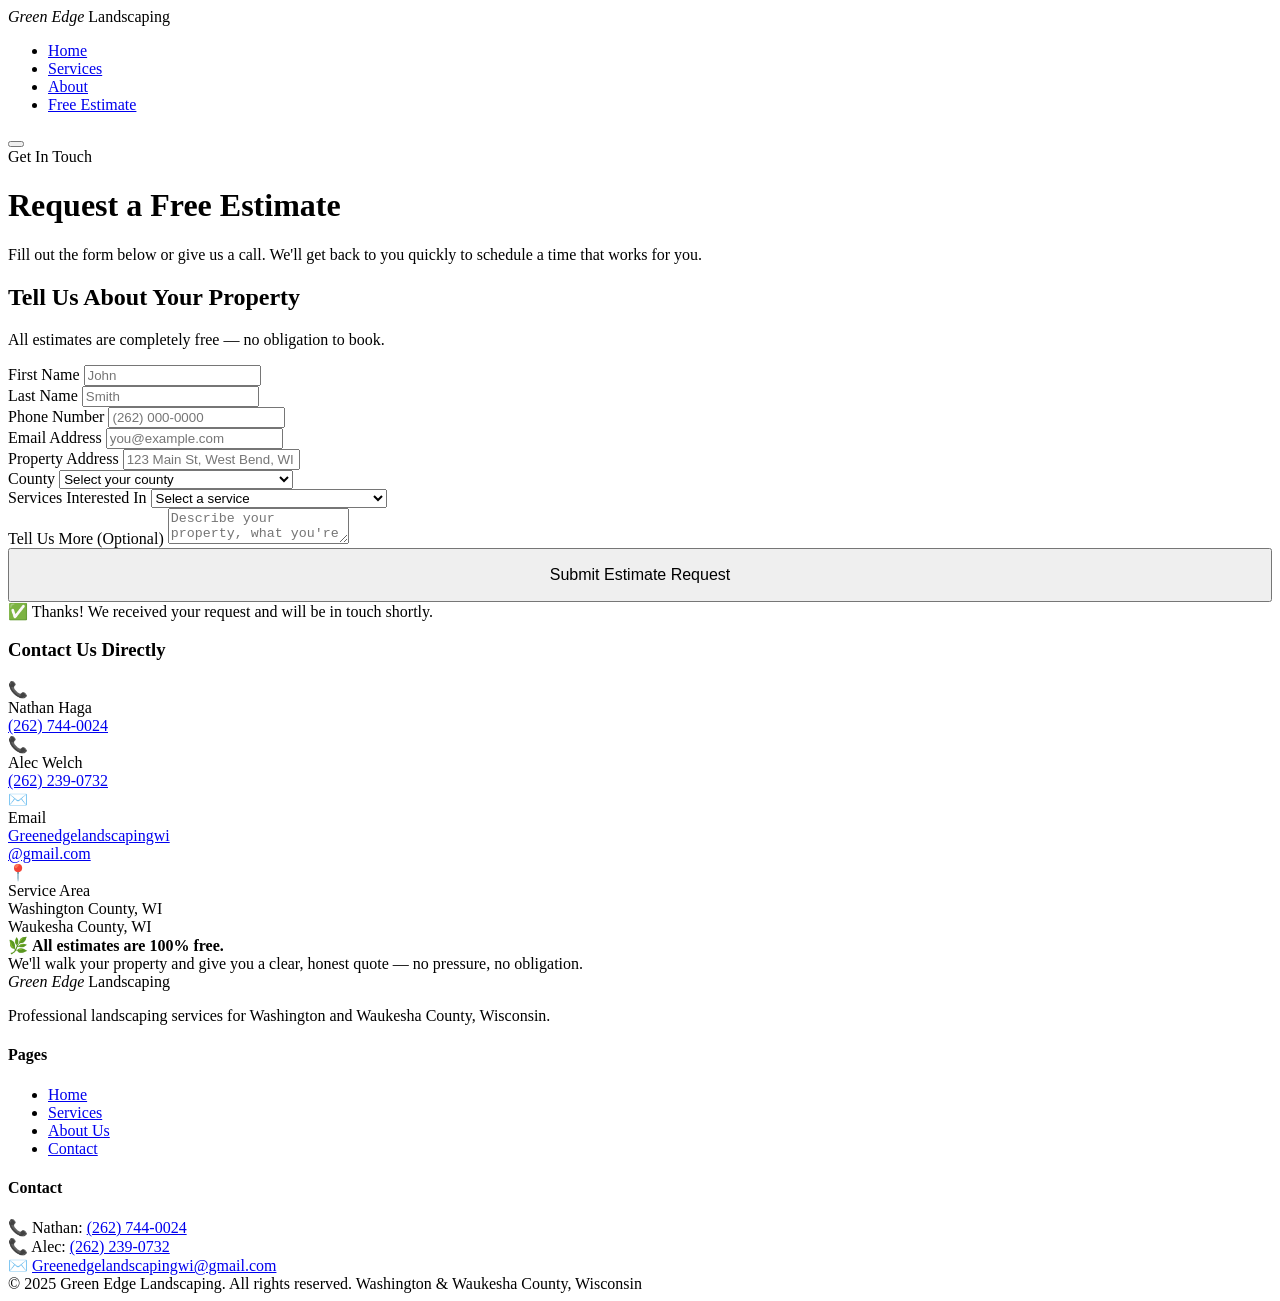
==== contact.html @ aaee7213 "Add files via upload" ====
<!DOCTYPE html>
<html lang="en">
<head>
  <meta charset="UTF-8" />
  <meta name="viewport" content="width=device-width, initial-scale=1.0" />
  <title>Contact & Free Estimate | Green Edge Landscaping</title>
  <meta name="description" content="Request a free estimate from Green Edge Landscaping. Serving Washington and Waukesha County, Wisconsin." />
  <link rel="stylesheet" href="style.css" />
</head>
<body>

  <!-- NAV -->
  <nav>
    <div class="nav-logo">
      <div class="nav-logo-icon"></div>
      <span><em>Green Edge</em> Landscaping</span>
    </div>
    <ul class="nav-links" id="navLinks">
      <li><a href="index.html">Home</a></li>
      <li><a href="services.html">Services</a></li>
      <li><a href="about.html">About</a></li>
      <li><a href="contact.html" class="nav-cta active">Free Estimate</a></li>
    </ul>
    <button class="hamburger" id="hamburger" aria-label="Toggle menu">
      <span></span><span></span><span></span>
    </button>
  </nav>

  <!-- PAGE HERO -->
  <div class="page-hero">
    <div class="page-hero-inner">
      <span class="section-label">Get In Touch</span>
      <h1>Request a Free Estimate</h1>
      <p>Fill out the form below or give us a call. We'll get back to you quickly to schedule a time that works for you.</p>
    </div>
  </div>

  <!-- CONTACT SECTION -->
  <section>
    <div class="contact-layout">

      <!-- FORM -->
      <div class="contact-form-wrap reveal">
        <h2>Tell Us About Your Property</h2>
        <p>All estimates are completely free — no obligation to book.</p>

        <form id="estimateForm" action="https://formspree.io/f/YOUR_FORM_ID" method="POST">
          <div class="form-row">
            <div class="form-group">
              <label for="firstName">First Name</label>
              <input type="text" id="firstName" name="firstName" placeholder="John" required />
            </div>
            <div class="form-group">
              <label for="lastName">Last Name</label>
              <input type="text" id="lastName" name="lastName" placeholder="Smith" required />
            </div>
          </div>

          <div class="form-group">
            <label for="phone">Phone Number</label>
            <input type="tel" id="phone" name="phone" placeholder="(262) 000-0000" required />
          </div>

          <div class="form-group">
            <label for="email">Email Address</label>
            <input type="email" id="email" name="email" placeholder="you@example.com" />
          </div>

          <div class="form-group">
            <label for="address">Property Address</label>
            <input type="text" id="address" name="address" placeholder="123 Main St, West Bend, WI" required />
          </div>

          <div class="form-group">
            <label for="county">County</label>
            <select id="county" name="county" required>
              <option value="" disabled selected>Select your county</option>
              <option value="Washington County">Washington County</option>
              <option value="Waukesha County">Waukesha County</option>
              <option value="Other">Other (please describe in message)</option>
            </select>
          </div>

          <div class="form-group">
            <label for="services">Services Interested In</label>
            <select id="services" name="services" required>
              <option value="" disabled selected>Select a service</option>
              <option value="Groundskeeping">Groundskeeping</option>
              <option value="Mulching">Mulching</option>
              <option value="Tree Pruning & Trimming">Tree Pruning &amp; Trimming</option>
              <option value="Weed Maintenance">Weed Maintenance</option>
              <option value="Multiple Services">Multiple Services</option>
              <option value="Not Sure">Not Sure — Need Recommendation</option>
            </select>
          </div>

          <div class="form-group">
            <label for="message">Tell Us More (Optional)</label>
            <textarea id="message" name="message" placeholder="Describe your property, what you're looking for, or any questions you have..."></textarea>
          </div>

          <!-- Hidden field to identify the form -->
          <input type="hidden" name="_subject" value="New Estimate Request — Green Edge Landscaping" />
          <input type="hidden" name="_replyto" value="Greenedgelandscapingwi@gmail.com" />

          <div class="form-submit">
            <button type="submit" class="btn btn-primary" style="width: 100%; font-size: 1rem; padding: 1rem;">
              Submit Estimate Request
            </button>
          </div>

          <div class="form-success" id="formSuccess">
            ✅ Thanks! We received your request and will be in touch shortly.
          </div>
        </form>
      </div>

      <!-- INFO CARD -->
      <div class="contact-info-card reveal">
        <h3>Contact Us Directly</h3>

        <div class="info-item">
          <div class="info-icon">📞</div>
          <div>
            <div class="info-label">Nathan Haga</div>
            <div class="info-value">
              <a href="tel:2627440024">(262) 744-0024</a>
            </div>
          </div>
        </div>

        <div class="info-item">
          <div class="info-icon">📞</div>
          <div>
            <div class="info-label">Alec Welch</div>
            <div class="info-value">
              <a href="tel:2622390732">(262) 239-0732</a>
            </div>
          </div>
        </div>

        <div class="info-item">
          <div class="info-icon">✉️</div>
          <div>
            <div class="info-label">Email</div>
            <div class="info-value">
              <a href="mailto:Greenedgelandscapingwi@gmail.com">Greenedgelandscapingwi<br>@gmail.com</a>
            </div>
          </div>
        </div>

        <div class="info-item">
          <div class="info-icon">📍</div>
          <div>
            <div class="info-label">Service Area</div>
            <div class="info-value">
              Washington County, WI<br>
              Waukesha County, WI
            </div>
          </div>
        </div>

        <div class="estimate-note">
          🌿 <strong>All estimates are 100% free.</strong><br />
          We'll walk your property and give you a clear, honest quote — no pressure, no obligation.
        </div>
      </div>

    </div>
  </section>

  <!-- FOOTER -->
  <footer>
    <div class="footer-inner">
      <div class="footer-brand">
        <div class="nav-logo">
          <div class="nav-logo-icon"></div>
          <span><em>Green Edge</em> Landscaping</span>
        </div>
        <p>Professional landscaping services for Washington and Waukesha County, Wisconsin.</p>
      </div>
      <div class="footer-col">
        <h4>Pages</h4>
        <ul>
          <li><a href="index.html">Home</a></li>
          <li><a href="services.html">Services</a></li>
          <li><a href="about.html">About Us</a></li>
          <li><a href="contact.html">Contact</a></li>
        </ul>
      </div>
      <div class="footer-col">
        <h4>Contact</h4>
        <div class="contact-item">
          <span class="contact-item-icon">📞</span>
          <span>Nathan: <a href="tel:2627440024">(262) 744-0024</a></span>
        </div>
        <div class="contact-item">
          <span class="contact-item-icon">📞</span>
          <span>Alec: <a href="tel:2622390732">(262) 239-0732</a></span>
        </div>
        <div class="contact-item">
          <span class="contact-item-icon">✉️</span>
          <span><a href="mailto:Greenedgelandscapingwi@gmail.com">Greenedgelandscapingwi@gmail.com</a></span>
        </div>
      </div>
    </div>
    <div class="footer-bottom">
      <span>© 2025 Green Edge Landscaping. All rights reserved.</span>
      <span>Washington &amp; Waukesha County, Wisconsin</span>
    </div>
  </footer>

  <script>
    const hamburger = document.getElementById('hamburger');
    const navLinks  = document.getElementById('navLinks');
    hamburger.addEventListener('click', () => navLinks.classList.toggle('open'));

    const reveals = document.querySelectorAll('.reveal');
    const observer = new IntersectionObserver(entries => {
      entries.forEach(e => { if (e.isIntersecting) e.target.classList.add('visible'); });
    }, { threshold: 0.1 });
    reveals.forEach(r => observer.observe(r));

    // Form submission with Formspree
    const form = document.getElementById('estimateForm');
    const success = document.getElementById('formSuccess');
    form.addEventListener('submit', async (e) => {
      e.preventDefault();
      const btn = form.querySelector('button[type="submit"]');
      btn.textContent = 'Sending...';
      btn.disabled = true;
      try {
        const res = await fetch(form.action, {
          method: 'POST',
          body: new FormData(form),
          headers: { Accept: 'application/json' }
        });
        if (res.ok) {
          form.reset();
          success.style.display = 'block';
          btn.textContent = 'Request Sent ✓';
          btn.style.background = 'var(--green-mid)';
        } else {
          btn.textContent = 'Error — Try Again';
          btn.disabled = false;
        }
      } catch {
        btn.textContent = 'Error — Try Again';
        btn.disabled = false;
      }
    });
  </script>
</body>
</html>
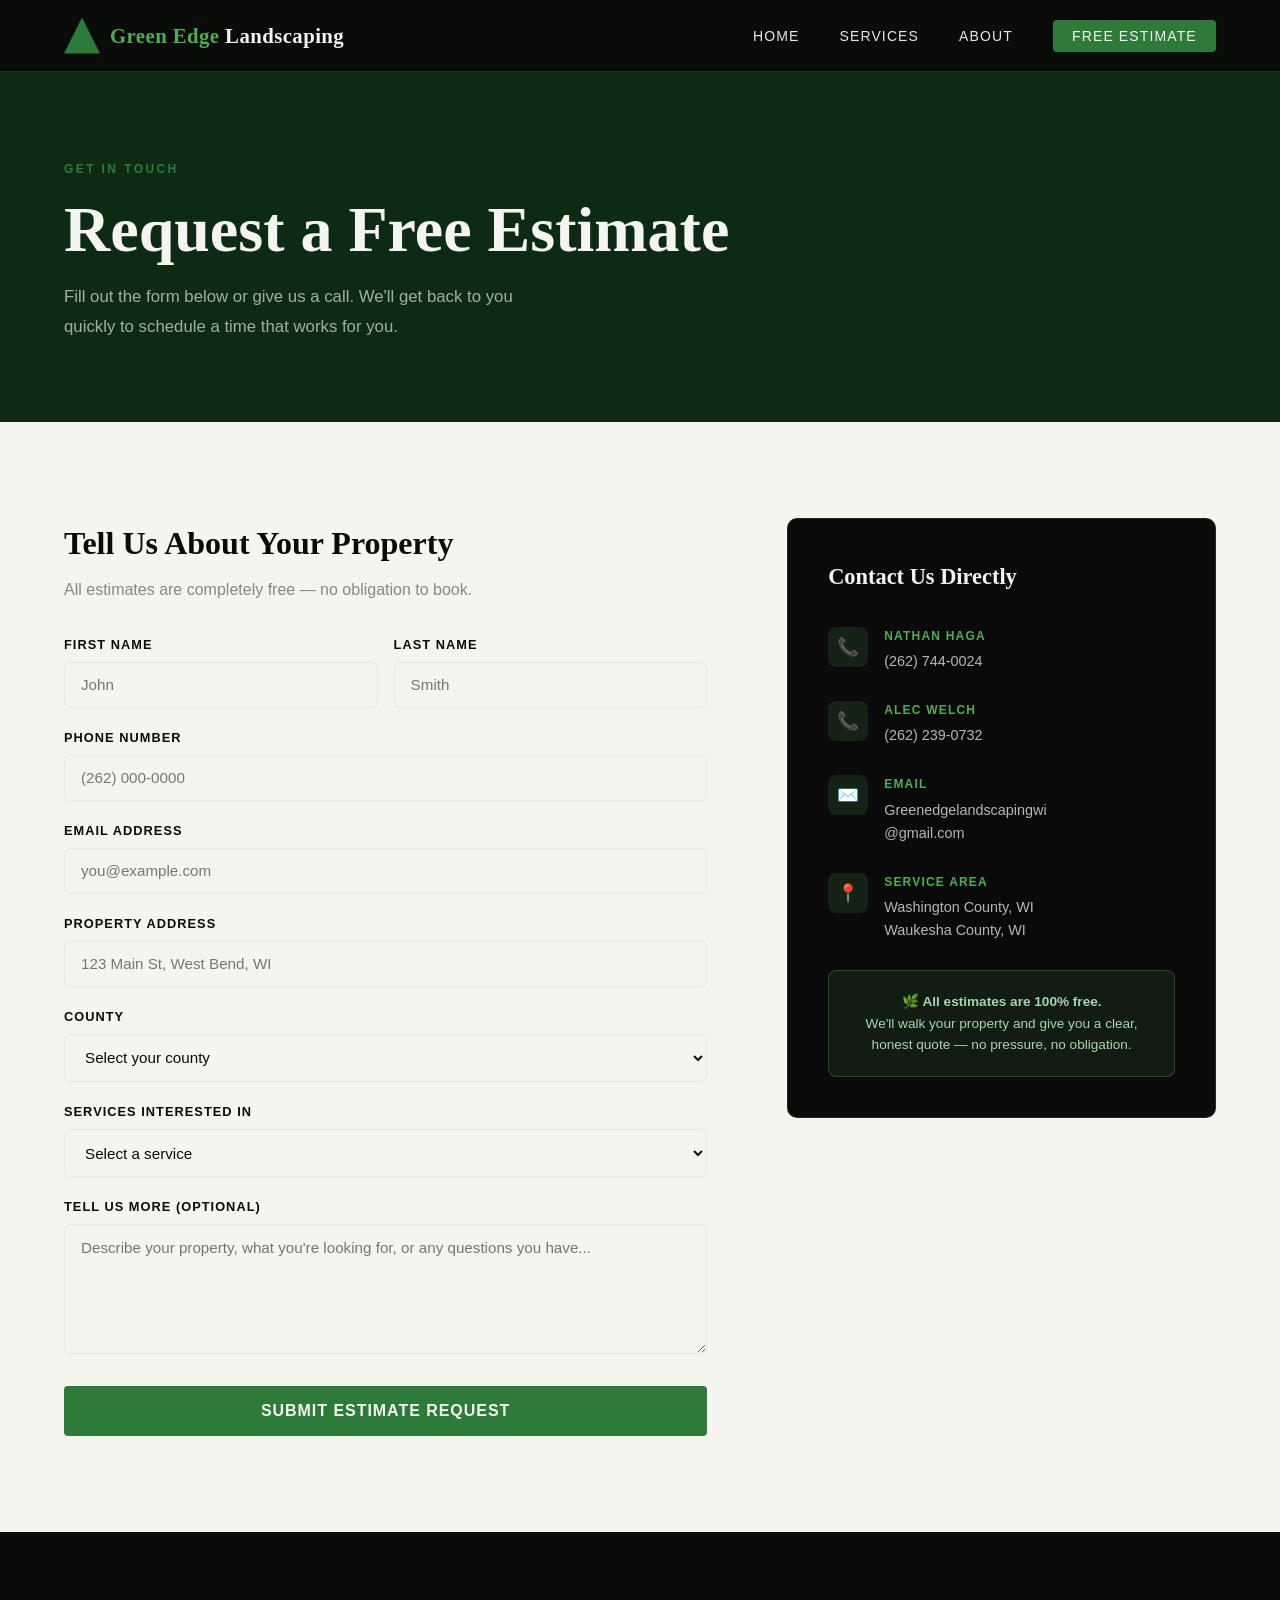
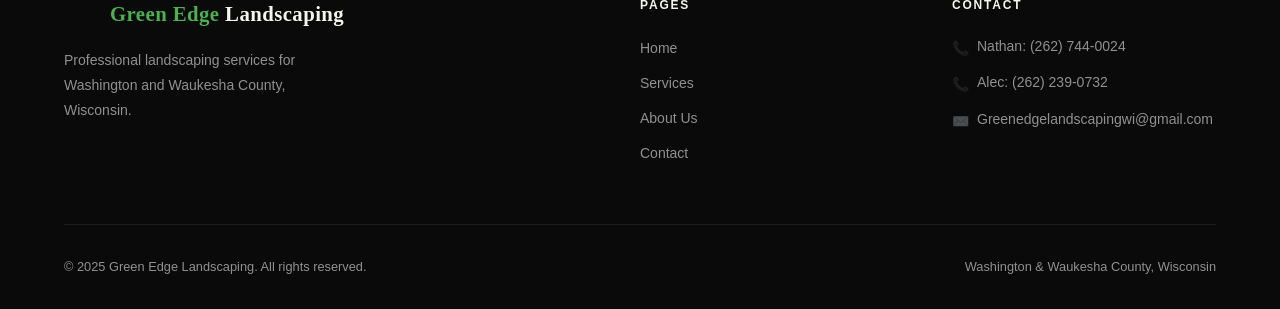
==== commit ecb8dec0: "Update form action URL in contact.html" ====
--- a/contact.html
+++ b/contact.html
@@ -44,7 +44,7 @@
         <h2>Tell Us About Your Property</h2>
         <p>All estimates are completely free — no obligation to book.</p>
 
-        <form id="estimateForm" action="https://formspree.io/f/YOUR_FORM_ID" method="POST">
+        <form id="estimateForm" action="https://formspree.io/f/mjgldqyd" method="POST">
           <div class="form-row">
             <div class="form-group">
               <label for="firstName">First Name</label>
--- a/style.css
+++ b/style.css
@@ -0,0 +1,858 @@
+@import url('https://fonts.googleapis.com/css2?family=Cormorant+Garamond:wght@400;500;600;700&family=Outfit:wght@300;400;500;600&display=swap');
+
+/* ===== CSS VARIABLES ===== */
+:root {
+  --green-deep:   #0d2b12;
+  --green-dark:   #1a4a22;
+  --green-mid:    #2d7a3a;
+  --green-bright: #4caf50;
+  --green-light:  #a8d5ab;
+  --white:        #f5f5f0;
+  --off-white:    #e8e8e2;
+  --black:        #0a0a0a;
+  --gray:         #888880;
+  --font-display: 'Cormorant Garamond', Georgia, serif;
+  --font-body:    'Outfit', sans-serif;
+  --transition:   0.3s cubic-bezier(0.4, 0, 0.2, 1);
+}
+
+/* ===== RESET ===== */
+*, *::before, *::after { box-sizing: border-box; margin: 0; padding: 0; }
+html { scroll-behavior: smooth; }
+body {
+  font-family: var(--font-body);
+  background: var(--white);
+  color: var(--black);
+  line-height: 1.6;
+  overflow-x: hidden;
+}
+img { max-width: 100%; display: block; }
+a { color: inherit; text-decoration: none; }
+
+/* ===== NAVIGATION ===== */
+nav {
+  position: fixed;
+  top: 0; left: 0; right: 0;
+  z-index: 100;
+  padding: 0 5%;
+  display: flex;
+  align-items: center;
+  justify-content: space-between;
+  height: 72px;
+  background: rgba(10, 10, 10, 0.92);
+  backdrop-filter: blur(12px);
+  border-bottom: 1px solid rgba(76, 175, 80, 0.25);
+}
+.nav-logo {
+  display: flex;
+  align-items: center;
+  gap: 10px;
+}
+.nav-logo-icon {
+  width: 36px; height: 36px;
+  background: var(--green-mid);
+  clip-path: polygon(50% 0%, 0% 100%, 100% 100%);
+  display: inline-block;
+  flex-shrink: 0;
+}
+.nav-logo span {
+  font-family: var(--font-display);
+  font-size: 1.3rem;
+  font-weight: 700;
+  color: var(--white);
+  letter-spacing: 0.02em;
+}
+.nav-logo span em {
+  color: var(--green-bright);
+  font-style: normal;
+}
+.nav-links {
+  display: flex;
+  gap: 2.5rem;
+  list-style: none;
+}
+.nav-links a {
+  font-family: var(--font-body);
+  font-size: 0.875rem;
+  font-weight: 500;
+  color: var(--off-white);
+  letter-spacing: 0.08em;
+  text-transform: uppercase;
+  transition: color var(--transition);
+  position: relative;
+}
+.nav-links a::after {
+  content: '';
+  position: absolute;
+  bottom: -4px; left: 0;
+  width: 0; height: 2px;
+  background: var(--green-bright);
+  transition: width var(--transition);
+}
+.nav-links a:hover { color: var(--green-bright); }
+.nav-links a:hover::after { width: 100%; }
+.nav-links a.active { color: var(--green-bright); }
+.nav-links a.active::after { width: 100%; }
+.nav-cta {
+  background: var(--green-mid);
+  color: var(--white) !important;
+  padding: 0.5rem 1.2rem;
+  border-radius: 4px;
+  transition: background var(--transition) !important;
+}
+.nav-cta:hover { background: var(--green-bright) !important; }
+.nav-cta::after { display: none !important; }
+
+/* Hamburger */
+.hamburger {
+  display: none;
+  flex-direction: column;
+  gap: 5px;
+  cursor: pointer;
+  background: none;
+  border: none;
+  padding: 4px;
+}
+.hamburger span {
+  display: block;
+  width: 24px; height: 2px;
+  background: var(--white);
+  transition: var(--transition);
+}
+
+/* ===== BUTTONS ===== */
+.btn {
+  display: inline-block;
+  padding: 0.85rem 2rem;
+  font-family: var(--font-body);
+  font-size: 0.9rem;
+  font-weight: 600;
+  letter-spacing: 0.06em;
+  text-transform: uppercase;
+  border-radius: 4px;
+  transition: var(--transition);
+  cursor: pointer;
+  border: none;
+}
+.btn-primary {
+  background: var(--green-mid);
+  color: var(--white);
+}
+.btn-primary:hover {
+  background: var(--green-bright);
+  transform: translateY(-2px);
+  box-shadow: 0 8px 24px rgba(76,175,80,0.3);
+}
+.btn-outline {
+  background: transparent;
+  color: var(--white);
+  border: 2px solid rgba(255,255,255,0.6);
+}
+.btn-outline:hover {
+  border-color: var(--white);
+  background: rgba(255,255,255,0.1);
+}
+.btn-dark {
+  background: var(--black);
+  color: var(--white);
+}
+.btn-dark:hover {
+  background: var(--green-deep);
+  transform: translateY(-2px);
+}
+
+/* ===== SECTION COMMONS ===== */
+section { padding: 6rem 5%; }
+.section-label {
+  font-family: var(--font-body);
+  font-size: 0.75rem;
+  font-weight: 600;
+  letter-spacing: 0.2em;
+  text-transform: uppercase;
+  color: var(--green-mid);
+  margin-bottom: 1rem;
+  display: block;
+}
+.section-title {
+  font-family: var(--font-display);
+  font-size: clamp(2.2rem, 4vw, 3.5rem);
+  font-weight: 700;
+  line-height: 1.1;
+  margin-bottom: 1.5rem;
+}
+.section-subtitle {
+  font-size: 1.05rem;
+  color: var(--gray);
+  max-width: 540px;
+  line-height: 1.8;
+}
+.text-center { text-align: center; }
+.text-center .section-subtitle { margin: 0 auto; }
+
+/* ===== HERO (homepage) ===== */
+.hero {
+  min-height: 100vh;
+  background: var(--green-deep);
+  display: flex;
+  align-items: center;
+  position: relative;
+  overflow: hidden;
+  padding: 8rem 5% 6rem;
+}
+.hero-bg {
+  position: absolute;
+  inset: 0;
+  background:
+    radial-gradient(ellipse 80% 80% at 70% 50%, rgba(45,122,58,0.18) 0%, transparent 70%),
+    repeating-linear-gradient(
+      45deg,
+      transparent,
+      transparent 60px,
+      rgba(76,175,80,0.03) 60px,
+      rgba(76,175,80,0.03) 61px
+    );
+}
+.hero-content {
+  position: relative;
+  max-width: 640px;
+  animation: fadeUp 0.9s ease both;
+}
+.hero-badge {
+  display: inline-flex;
+  align-items: center;
+  gap: 8px;
+  background: rgba(76,175,80,0.15);
+  border: 1px solid rgba(76,175,80,0.35);
+  color: var(--green-light);
+  font-size: 0.75rem;
+  font-weight: 600;
+  letter-spacing: 0.15em;
+  text-transform: uppercase;
+  padding: 0.4rem 1rem;
+  border-radius: 100px;
+  margin-bottom: 2rem;
+}
+.hero-badge-dot {
+  width: 6px; height: 6px;
+  background: var(--green-bright);
+  border-radius: 50%;
+  animation: pulse 2s infinite;
+}
+.hero h1 {
+  font-family: var(--font-display);
+  font-size: clamp(3rem, 7vw, 5.5rem);
+  font-weight: 700;
+  color: var(--white);
+  line-height: 1.0;
+  margin-bottom: 1.5rem;
+  letter-spacing: -0.01em;
+}
+.hero h1 span {
+  color: var(--green-bright);
+  display: block;
+}
+.hero-desc {
+  font-size: 1.1rem;
+  color: rgba(245,245,240,0.7);
+  line-height: 1.8;
+  margin-bottom: 2.5rem;
+  max-width: 480px;
+}
+.hero-btns { display: flex; gap: 1rem; flex-wrap: wrap; }
+.hero-visual {
+  position: absolute;
+  right: 5%;
+  top: 50%;
+  transform: translateY(-50%);
+  width: min(45%, 520px);
+  animation: fadeIn 1.2s ease 0.3s both;
+}
+.hero-img-placeholder {
+  aspect-ratio: 4/3;
+  background: linear-gradient(135deg, var(--green-dark) 0%, var(--green-mid) 100%);
+  border-radius: 12px;
+  display: flex;
+  align-items: center;
+  justify-content: center;
+  flex-direction: column;
+  gap: 1rem;
+  border: 1px solid rgba(76,175,80,0.3);
+  overflow: hidden;
+  position: relative;
+}
+.hero-img-placeholder::before {
+  content: '';
+  position: absolute;
+  bottom: 0; left: 0; right: 0;
+  height: 40%;
+  background: linear-gradient(to top, rgba(13,43,18,0.6), transparent);
+}
+.placeholder-icon {
+  font-size: 4rem;
+  opacity: 0.5;
+}
+.placeholder-text {
+  font-size: 0.8rem;
+  color: rgba(255,255,255,0.4);
+  text-transform: uppercase;
+  letter-spacing: 0.1em;
+}
+.hero-stats {
+  display: flex;
+  gap: 3rem;
+  margin-top: 3.5rem;
+  padding-top: 2.5rem;
+  border-top: 1px solid rgba(255,255,255,0.1);
+}
+.stat-num {
+  font-family: var(--font-display);
+  font-size: 2rem;
+  font-weight: 700;
+  color: var(--green-bright);
+}
+.stat-label {
+  font-size: 0.8rem;
+  color: rgba(245,245,240,0.5);
+  text-transform: uppercase;
+  letter-spacing: 0.08em;
+  margin-top: 2px;
+}
+
+/* ===== SERVICES SECTION ===== */
+.services-grid {
+  display: grid;
+  grid-template-columns: repeat(auto-fit, minmax(260px, 1fr));
+  gap: 1.5rem;
+  margin-top: 3.5rem;
+}
+.service-card {
+  background: var(--black);
+  border: 1px solid rgba(76,175,80,0.15);
+  border-radius: 10px;
+  padding: 2.5rem 2rem;
+  transition: var(--transition);
+  position: relative;
+  overflow: hidden;
+}
+.service-card::before {
+  content: '';
+  position: absolute;
+  top: 0; left: 0;
+  width: 3px; height: 0;
+  background: var(--green-bright);
+  transition: height 0.4s ease;
+}
+.service-card:hover { transform: translateY(-6px); border-color: rgba(76,175,80,0.4); }
+.service-card:hover::before { height: 100%; }
+.service-icon {
+  font-size: 2.2rem;
+  margin-bottom: 1.2rem;
+}
+.service-card h3 {
+  font-family: var(--font-display);
+  font-size: 1.5rem;
+  font-weight: 700;
+  color: var(--white);
+  margin-bottom: 0.75rem;
+}
+.service-card p {
+  font-size: 0.9rem;
+  color: var(--gray);
+  line-height: 1.7;
+}
+.service-card a {
+  display: inline-block;
+  margin-top: 1.2rem;
+  font-size: 0.8rem;
+  font-weight: 600;
+  color: var(--green-bright);
+  letter-spacing: 0.08em;
+  text-transform: uppercase;
+}
+.service-card a:hover { text-decoration: underline; }
+
+/* ===== SERVICE AREA SECTION ===== */
+.area-section {
+  background: var(--green-deep);
+  color: var(--white);
+}
+.area-inner {
+  display: grid;
+  grid-template-columns: 1fr 1fr;
+  gap: 5rem;
+  align-items: center;
+}
+.area-map-placeholder {
+  aspect-ratio: 1;
+  background: linear-gradient(135deg, var(--green-dark), var(--green-mid));
+  border-radius: 12px;
+  display: flex;
+  align-items: center;
+  justify-content: center;
+  flex-direction: column;
+  gap: 0.75rem;
+  border: 1px solid rgba(76,175,80,0.3);
+  font-size: 0.8rem;
+  color: rgba(255,255,255,0.4);
+  text-transform: uppercase;
+  letter-spacing: 0.1em;
+}
+.area-map-placeholder span { font-size: 3rem; opacity: 0.5; }
+.area-content .section-label { color: var(--green-light); }
+.area-counties {
+  display: flex;
+  flex-direction: column;
+  gap: 0.75rem;
+  margin: 2rem 0;
+}
+.county-tag {
+  display: flex;
+  align-items: center;
+  gap: 0.75rem;
+  font-size: 1.1rem;
+  font-weight: 500;
+}
+.county-tag::before {
+  content: '●';
+  color: var(--green-bright);
+  font-size: 0.6rem;
+}
+
+/* ===== WHY US ===== */
+.why-grid {
+  display: grid;
+  grid-template-columns: repeat(auto-fit, minmax(200px, 1fr));
+  gap: 2rem;
+  margin-top: 3.5rem;
+}
+.why-item {
+  text-align: center;
+  padding: 2rem 1.5rem;
+  border: 1px solid var(--off-white);
+  border-radius: 8px;
+  transition: var(--transition);
+}
+.why-item:hover {
+  border-color: var(--green-mid);
+  box-shadow: 0 8px 32px rgba(45,122,58,0.1);
+  transform: translateY(-4px);
+}
+.why-icon { font-size: 2rem; margin-bottom: 1rem; }
+.why-item h4 {
+  font-family: var(--font-display);
+  font-size: 1.2rem;
+  font-weight: 700;
+  margin-bottom: 0.5rem;
+}
+.why-item p { font-size: 0.875rem; color: var(--gray); }
+
+/* ===== CTA BANNER ===== */
+.cta-banner {
+  background: var(--green-dark);
+  color: var(--white);
+  text-align: center;
+  padding: 5rem 5%;
+}
+.cta-banner h2 {
+  font-family: var(--font-display);
+  font-size: clamp(2rem, 4vw, 3rem);
+  font-weight: 700;
+  margin-bottom: 1rem;
+}
+.cta-banner p {
+  color: rgba(255,255,255,0.65);
+  margin-bottom: 2rem;
+  font-size: 1.05rem;
+}
+.cta-banner .btn-primary {
+  background: var(--green-bright);
+}
+
+/* ===== FOOTER ===== */
+footer {
+  background: var(--black);
+  color: rgba(255,255,255,0.55);
+  padding: 4rem 5% 2rem;
+}
+.footer-inner {
+  display: grid;
+  grid-template-columns: 2fr 1fr 1fr;
+  gap: 3rem;
+  padding-bottom: 3rem;
+  border-bottom: 1px solid rgba(255,255,255,0.08);
+  margin-bottom: 2rem;
+}
+.footer-brand p {
+  font-size: 0.875rem;
+  line-height: 1.8;
+  max-width: 280px;
+  margin: 1rem 0;
+}
+.footer-brand .nav-logo { margin-bottom: 0.5rem; }
+.footer-col h4 {
+  font-family: var(--font-body);
+  font-size: 0.75rem;
+  font-weight: 600;
+  letter-spacing: 0.15em;
+  text-transform: uppercase;
+  color: var(--white);
+  margin-bottom: 1.25rem;
+}
+.footer-col ul { list-style: none; }
+.footer-col ul li { margin-bottom: 0.6rem; }
+.footer-col ul a {
+  font-size: 0.875rem;
+  transition: color var(--transition);
+}
+.footer-col ul a:hover { color: var(--green-bright); }
+.footer-col .contact-item {
+  display: flex;
+  align-items: flex-start;
+  gap: 0.5rem;
+  font-size: 0.875rem;
+  margin-bottom: 0.75rem;
+}
+.contact-item-icon { opacity: 0.5; flex-shrink: 0; margin-top: 2px; }
+.footer-bottom {
+  display: flex;
+  justify-content: space-between;
+  align-items: center;
+  font-size: 0.8rem;
+  flex-wrap: wrap;
+  gap: 1rem;
+}
+.footer-bottom a:hover { color: var(--green-bright); }
+
+/* ===== PAGE HERO (inner pages) ===== */
+.page-hero {
+  padding: 10rem 5% 5rem;
+  background: var(--green-deep);
+  color: var(--white);
+  position: relative;
+  overflow: hidden;
+}
+.page-hero::before {
+  content: '';
+  position: absolute;
+  inset: 0;
+  background: repeating-linear-gradient(
+    -45deg,
+    transparent,
+    transparent 40px,
+    rgba(76,175,80,0.03) 40px,
+    rgba(76,175,80,0.03) 41px
+  );
+}
+.page-hero-inner { position: relative; }
+.page-hero h1 {
+  font-family: var(--font-display);
+  font-size: clamp(2.5rem, 5vw, 4rem);
+  font-weight: 700;
+  line-height: 1.1;
+  margin: 0.75rem 0 1rem;
+}
+.page-hero p {
+  color: rgba(245,245,240,0.65);
+  font-size: 1.05rem;
+  max-width: 500px;
+  line-height: 1.8;
+}
+
+/* ===== SERVICES PAGE ===== */
+.services-detail {
+  display: grid;
+  gap: 5rem;
+}
+.service-detail-item {
+  display: grid;
+  grid-template-columns: 1fr 1fr;
+  gap: 4rem;
+  align-items: center;
+}
+.service-detail-item:nth-child(even) .service-detail-img { order: 2; }
+.service-detail-item:nth-child(even) .service-detail-text { order: 1; }
+.service-detail-img {
+  aspect-ratio: 4/3;
+  background: linear-gradient(135deg, var(--green-dark), var(--green-mid));
+  border-radius: 10px;
+  display: flex;
+  align-items: center;
+  justify-content: center;
+  flex-direction: column;
+  gap: 0.75rem;
+  font-size: 0.8rem;
+  color: rgba(255,255,255,0.35);
+  text-transform: uppercase;
+  letter-spacing: 0.1em;
+  border: 1px solid rgba(76,175,80,0.2);
+}
+.service-detail-img span { font-size: 4rem; opacity: 0.4; }
+.service-detail-text h2 {
+  font-family: var(--font-display);
+  font-size: 2.2rem;
+  font-weight: 700;
+  margin: 0.5rem 0 1rem;
+}
+.service-detail-text p {
+  color: var(--gray);
+  line-height: 1.8;
+  margin-bottom: 1.5rem;
+}
+.service-bullets {
+  list-style: none;
+  display: flex;
+  flex-direction: column;
+  gap: 0.5rem;
+}
+.service-bullets li {
+  display: flex;
+  align-items: center;
+  gap: 0.6rem;
+  font-size: 0.9rem;
+}
+.service-bullets li::before {
+  content: '✓';
+  color: var(--green-mid);
+  font-weight: 700;
+  font-size: 0.85rem;
+}
+
+/* ===== ABOUT PAGE ===== */
+.team-grid {
+  display: grid;
+  grid-template-columns: repeat(auto-fit, minmax(280px, 1fr));
+  gap: 2rem;
+  margin-top: 3.5rem;
+}
+.team-card {
+  background: var(--black);
+  border-radius: 10px;
+  overflow: hidden;
+  border: 1px solid rgba(76,175,80,0.15);
+  transition: var(--transition);
+}
+.team-card:hover { transform: translateY(-6px); }
+.team-img {
+  height: 220px;
+  background: linear-gradient(135deg, var(--green-dark), var(--green-mid));
+  display: flex;
+  align-items: center;
+  justify-content: center;
+  flex-direction: column;
+  gap: 0.5rem;
+  color: rgba(255,255,255,0.3);
+  font-size: 0.75rem;
+  text-transform: uppercase;
+  letter-spacing: 0.1em;
+}
+.team-img span { font-size: 3.5rem; opacity: 0.4; }
+.team-info { padding: 1.75rem; }
+.team-info h3 {
+  font-family: var(--font-display);
+  font-size: 1.4rem;
+  font-weight: 700;
+  color: var(--white);
+}
+.team-role {
+  font-size: 0.8rem;
+  color: var(--green-bright);
+  text-transform: uppercase;
+  letter-spacing: 0.12em;
+  margin: 0.4rem 0 0.75rem;
+  display: block;
+}
+.team-phone {
+  display: flex;
+  align-items: center;
+  gap: 0.5rem;
+  font-size: 0.9rem;
+  color: rgba(255,255,255,0.55);
+  margin-top: 1rem;
+}
+.values-grid {
+  display: grid;
+  grid-template-columns: repeat(auto-fit, minmax(240px, 1fr));
+  gap: 1.5rem;
+  margin-top: 3rem;
+}
+.value-card {
+  padding: 2rem;
+  border-left: 3px solid var(--green-mid);
+  background: var(--off-white);
+}
+.value-card h4 {
+  font-family: var(--font-display);
+  font-size: 1.2rem;
+  font-weight: 700;
+  margin-bottom: 0.5rem;
+}
+.value-card p { font-size: 0.875rem; color: var(--gray); line-height: 1.7; }
+
+/* ===== CONTACT PAGE ===== */
+.contact-layout {
+  display: grid;
+  grid-template-columns: 1.2fr 0.8fr;
+  gap: 5rem;
+  align-items: start;
+}
+.contact-form-wrap h2 {
+  font-family: var(--font-display);
+  font-size: 2rem;
+  font-weight: 700;
+  margin-bottom: 0.5rem;
+}
+.contact-form-wrap > p {
+  color: var(--gray);
+  margin-bottom: 2rem;
+}
+.form-group {
+  margin-bottom: 1.25rem;
+}
+.form-row {
+  display: grid;
+  grid-template-columns: 1fr 1fr;
+  gap: 1rem;
+}
+label {
+  display: block;
+  font-size: 0.8rem;
+  font-weight: 600;
+  letter-spacing: 0.08em;
+  text-transform: uppercase;
+  color: var(--black);
+  margin-bottom: 0.4rem;
+}
+input, textarea, select {
+  width: 100%;
+  padding: 0.85rem 1rem;
+  font-family: var(--font-body);
+  font-size: 0.95rem;
+  background: var(--white);
+  border: 1px solid var(--off-white);
+  border-radius: 6px;
+  outline: none;
+  transition: border-color var(--transition);
+  color: var(--black);
+}
+input:focus, textarea:focus, select:focus {
+  border-color: var(--green-mid);
+  box-shadow: 0 0 0 3px rgba(45,122,58,0.1);
+}
+textarea { resize: vertical; min-height: 130px; }
+.form-submit { margin-top: 1.5rem; }
+.form-success {
+  display: none;
+  background: rgba(76,175,80,0.1);
+  border: 1px solid var(--green-mid);
+  color: var(--green-dark);
+  padding: 1rem 1.25rem;
+  border-radius: 6px;
+  font-size: 0.9rem;
+  margin-top: 1rem;
+}
+.contact-info-card {
+  background: var(--black);
+  border-radius: 10px;
+  padding: 2.5rem;
+  color: var(--white);
+  border: 1px solid rgba(76,175,80,0.2);
+  position: sticky;
+  top: 100px;
+}
+.contact-info-card h3 {
+  font-family: var(--font-display);
+  font-size: 1.4rem;
+  font-weight: 700;
+  margin-bottom: 2rem;
+}
+.info-item {
+  display: flex;
+  gap: 1rem;
+  margin-bottom: 1.75rem;
+  align-items: flex-start;
+}
+.info-icon {
+  width: 40px; height: 40px;
+  background: rgba(76,175,80,0.15);
+  border-radius: 8px;
+  display: flex;
+  align-items: center;
+  justify-content: center;
+  font-size: 1.1rem;
+  flex-shrink: 0;
+}
+.info-label {
+  font-size: 0.75rem;
+  font-weight: 600;
+  letter-spacing: 0.1em;
+  text-transform: uppercase;
+  color: var(--green-bright);
+  margin-bottom: 0.25rem;
+}
+.info-value {
+  font-size: 0.9rem;
+  color: rgba(255,255,255,0.7);
+  line-height: 1.6;
+}
+.info-value a:hover { color: var(--green-bright); }
+.estimate-note {
+  background: rgba(76,175,80,0.12);
+  border: 1px solid rgba(76,175,80,0.3);
+  border-radius: 8px;
+  padding: 1.25rem;
+  margin-top: 1.5rem;
+  font-size: 0.85rem;
+  color: var(--green-light);
+  line-height: 1.6;
+  text-align: center;
+}
+
+/* ===== ANIMATIONS ===== */
+@keyframes fadeUp {
+  from { opacity: 0; transform: translateY(30px); }
+  to   { opacity: 1; transform: translateY(0); }
+}
+@keyframes fadeIn {
+  from { opacity: 0; }
+  to   { opacity: 1; }
+}
+@keyframes pulse {
+  0%, 100% { opacity: 1; transform: scale(1); }
+  50%       { opacity: 0.6; transform: scale(1.4); }
+}
+.reveal {
+  opacity: 0;
+  transform: translateY(24px);
+  transition: opacity 0.7s ease, transform 0.7s ease;
+}
+.reveal.visible {
+  opacity: 1;
+  transform: none;
+}
+
+/* ===== MOBILE ===== */
+@media (max-width: 768px) {
+  .nav-links { display: none; flex-direction: column; }
+  .nav-links.open {
+    display: flex;
+    position: absolute;
+    top: 72px; left: 0; right: 0;
+    background: rgba(10,10,10,0.97);
+    padding: 1.5rem 5%;
+    border-top: 1px solid rgba(76,175,80,0.2);
+  }
+  .hamburger { display: flex; }
+  .hero { padding: 8rem 5% 5rem; }
+  .hero-visual { display: none; }
+  .hero-stats { gap: 1.5rem; flex-wrap: wrap; }
+  .area-inner { grid-template-columns: 1fr; }
+  .area-map-placeholder { aspect-ratio: 16/7; }
+  .service-detail-item { grid-template-columns: 1fr; }
+  .service-detail-item:nth-child(even) .service-detail-img,
+  .service-detail-item:nth-child(even) .service-detail-text { order: unset; }
+  .contact-layout { grid-template-columns: 1fr; }
+  .form-row { grid-template-columns: 1fr; }
+  .footer-inner { grid-template-columns: 1fr; gap: 2rem; }
+  .footer-bottom { flex-direction: column; text-align: center; }
+  section { padding: 4rem 5%; }
+}
